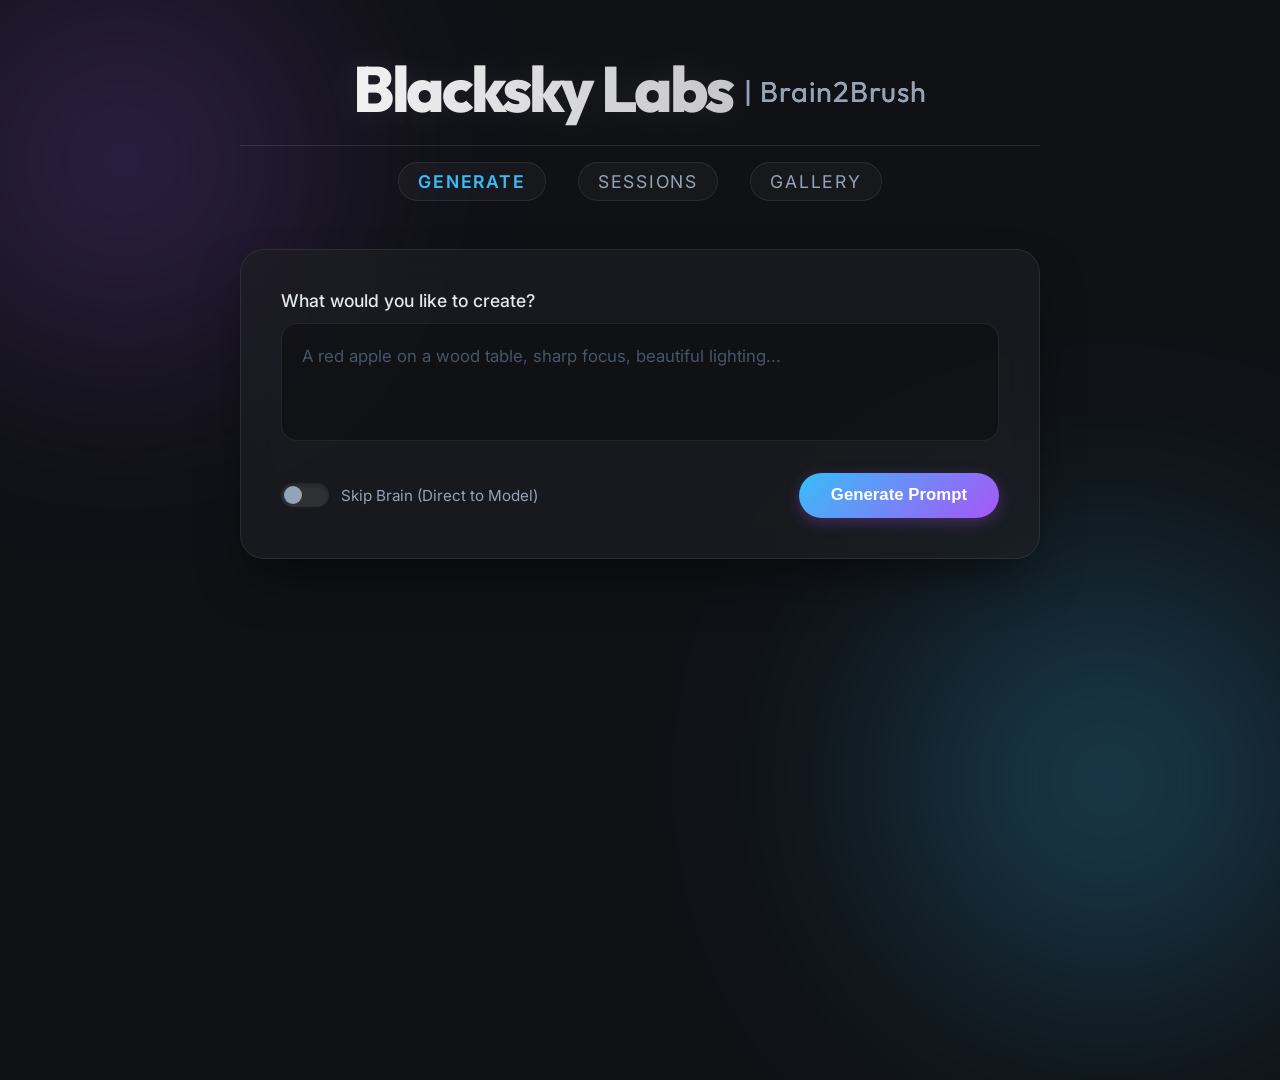
==== templates/index.html @ 9f7d984e "added daily limits on how many images generated" ====
<!DOCTYPE html>
<html lang="en">

<head>
    <meta charset="UTF-8">
    <meta name="viewport" content="width=device-width, initial-scale=1.0">
    <title>Symphony - AI Image Generator</title>
    <link rel="stylesheet" href="/static/style.css">
    <link href="https://fonts.googleapis.com/css2?family=Inter:wght@300;400;500;600;700&display=swap" rel="stylesheet">
    <link href="https://fonts.googleapis.com/css2?family=Outfit:wght@400;600;800&display=swap" rel="stylesheet">
    <style>
        /* Modal Styles */
        #image-modal {
            display: none;
            position: fixed;
            top: 0;
            left: 0;
            width: 100vw;
            height: 100vh;
            background: rgba(0, 0, 0, 0.85);
            z-index: 1000;
            align-items: center;
            justify-content: center;
            backdrop-filter: blur(5px);
            opacity: 0;
            transition: opacity 0.3s ease;
        }

        #image-modal.active {
            display: flex;
            opacity: 1;
        }

        #modal-content {
            position: relative;
            max-width: 90vw;
            max-height: 90vh;
            display: flex;
            flex-direction: column;
            align-items: center;
        }

        #modal-image {
            max-width: 100%;
            max-height: 90vh;
            border-radius: 8px;
            box-shadow: 0 10px 30px rgba(0, 0, 0, 0.5);
            object-fit: contain;
        }

        .modal-close {
            position: absolute;
            top: -40px;
            right: 0;
            color: white;
            font-size: 2rem;
            cursor: pointer;
            text-decoration: none;
            opacity: 0.7;
            transition: opacity 0.2s;
        }

        .modal-close:hover {
            opacity: 1;
        }

        /* Upsell Modal */
        #upsell-modal {
            display: none;
            position: fixed;
            top: 0;
            left: 0;
            width: 100vw;
            height: 100vh;
            background: rgba(0, 0, 0, 0.85);
            z-index: 2000;
            align-items: center;
            justify-content: center;
            backdrop-filter: blur(10px);
            opacity: 0;
            transition: opacity 0.3s ease;
        }

        #upsell-modal.active {
            display: flex;
            opacity: 1;
        }

        .upsell-content {
            background: rgba(20, 20, 30, 0.95);
            border: 1px solid var(--accent-glow);
            padding: 3rem;
            border-radius: 16px;
            max-width: 500px;
            text-align: center;
            box-shadow: 0 0 40px rgba(0, 200, 255, 0.2);
            position: relative;
            margin: 0 1rem;
        }

        .upsell-close {
            position: absolute;
            top: 15px;
            right: 20px;
            font-size: 1.5rem;
            color: var(--text-secondary);
            cursor: pointer;
            transition: color 0.2s;
        }

        .upsell-close:hover {
            color: white;
        }

        .pro-badge {
            display: inline-block;
            background: linear-gradient(135deg, var(--accent-glow), #b200ff);
            color: white;
            font-weight: bold;
            font-size: 0.8rem;
            padding: 0.3rem 0.8rem;
            border-radius: 20px;
            margin-bottom: 1.5rem;
            letter-spacing: 1px;
            text-transform: uppercase;
        }
    </style>
</head>

<body>
    <div class="background-blob blob-1"></div>
    <div class="background-blob blob-2"></div>

    <main class="container">
        <header>
            <h1 class="glow-text" style="display: flex; align-items: center; justify-content: center; gap: 0.75rem;">
                Blacksky Labs
                <span
                    style="font-size: 0.45em; font-weight: 400; color: var(--text-secondary); letter-spacing: 1px; margin-top: 0.3rem;">|
                    Brain2Brush</span>
            </h1>
            <div style="position: relative;">
                <div
                    style="display: flex; justify-content: center; gap: 2rem; margin-top: 1rem; border-top: 1px solid rgba(255,255,255,0.1); padding-top: 1rem;">
                    <a href="/" class="subtitle"
                        style="text-decoration: none; cursor: pointer; transition: all 0.3s ease; color: var(--accent-glow); font-weight: 600;">Generate</a>
                    <a href="/sessions" class="subtitle"
                        style="text-decoration: none; cursor: pointer; transition: all 0.3s ease;">Sessions</a>
                    <a href="/gallery" class="subtitle"
                        style="text-decoration: none; cursor: pointer; transition: all 0.3s ease;">Gallery</a>
                </div>
                <div id="generation-counter" class="hidden"
                    style="position: absolute; right: 0; top: 1rem; background: rgba(0, 0, 0, 0.4); padding: 0.4rem 1rem; border-radius: 20px; border: 1px solid var(--glass-border); display: flex; align-items: center; gap: 0.5rem; transition: all 0.3s ease;">
                    <svg xmlns="http://www.w3.org/2000/svg" width="14" height="14" viewBox="0 0 24 24" fill="none"
                        stroke="var(--accent-glow)" stroke-width="2" stroke-linecap="round" stroke-linejoin="round">
                        <polygon points="13 2 3 14 12 14 11 22 21 10 12 10 13 2"></polygon>
                    </svg>
                    <span id="generations-left"
                        style="font-family: 'Outfit', sans-serif; font-weight: 600; font-size: 0.9rem;">5/5 Left</span>
                </div>
            </div>
        </header>

        <section class="generator-panel glass-panel">
            <div id="session-header-container" class="hidden"
                style="margin-bottom: 1.5rem; text-align: center; border-bottom: 1px solid rgba(255,255,255,0.05); padding-bottom: 1rem;">
                <div
                    style="display: flex; align-items: center; justify-content: center; gap: 0.5rem; color: var(--text-secondary);">
                    <h2 id="current-session-name" contenteditable="true"
                        style="margin: 0; font-family: 'Outfit', sans-serif; font-size: 1.25rem; font-weight: 500; padding: 0.2rem 0.5rem; border-radius: 4px; border: 1px solid transparent; cursor: text; transition: all 0.2s;"
                        title="Click to rename session">Session Name</h2>
                    <svg xmlns="http://www.w3.org/2000/svg" width="14" height="14" viewBox="0 0 24 24" fill="none"
                        stroke="currentColor" stroke-width="2" stroke-linecap="round" stroke-linejoin="round"
                        style="opacity: 0.5;">
                        <path d="M12 20h9"></path>
                        <path d="M16.5 3.5a2.121 2.121 0 0 1 3 3L7 19l-4 1 1-4L16.5 3.5z"></path>
                    </svg>
                </div>
            </div>

            <form id="generate-form">
                <div class="input-group">
                    <label for="prompt-input">What would you like to create?</label>
                    <textarea id="prompt-input"
                        placeholder="A red apple on a wood table, sharp focus, beautiful lighting..." rows="3"
                        required></textarea>
                </div>

                <div class="input-group hidden" id="prompt-review-panel">
                    <label for="elaborated-prompt">AI Elaborated Prompt (Edit before generation)</label>
                    <textarea id="elaborated-prompt" rows="5" class="review-textarea"></textarea>

                    <div style="margin-top: 1.5rem;">
                        <label>Image Size</label>
                        <div class="radio-group" id="size-select-group">
                            <label class="radio-option">
                                <input type="radio" name="size" value="512" checked>
                                <span class="radio-label">Small (512x512)</span>
                            </label>
                            <label class="radio-option">
                                <input type="radio" name="size" value="768" class="freemium-restricted">
                                <span class="radio-label">Medium (768x768) <span
                                        style="font-size: 0.7em; opacity: 0.5;">PRO</span></span>
                            </label>
                            <label class="radio-option">
                                <input type="radio" name="size" value="1024" class="freemium-restricted">
                                <span class="radio-label">Large (1024x1024) <span
                                        style="font-size: 0.7em; opacity: 0.5;">PRO</span></span>
                            </label>
                        </div>
                    </div>

                    <div class="review-actions hidden" id="review-spacer">
                    </div>
                </div>

                <div class="input-group hidden" id="reference-panel">
                    <div style="display: flex; justify-content: space-between; align-items: center;">
                        <label style="margin: 0;">Reference Image Guidance</label>
                        <button type="button" id="clear-reference-btn" class="secondary-btn"
                            style="padding: 0.3rem 0.8rem; min-width: auto; font-size: 0.85rem;">Clear</button>
                    </div>
                    <div
                        style="display: flex; gap: 1.5rem; margin-top: 0.5rem; align-items: center; background: rgba(0, 0, 0, 0.2); padding: 1rem; border-radius: 8px; border: 1px solid var(--glass-border);">
                        <img id="reference-thumbnail" src=""
                            style="width: 80px; height: 80px; object-fit: cover; border-radius: 6px; border: 1px solid var(--accent-glow);">
                        <div style="flex: 1; display: flex; flex-direction: column; gap: 0.5rem;">
                            <div style="display: flex; justify-content: space-between;">
                                <label for="image-strength-slider" style="margin: 0; font-size: 0.9rem;">Image Strength
                                    (Structure vs Creativity)</label>
                                <span id="image-strength-value"
                                    style="font-size: 0.9rem; font-weight: 600; color: var(--accent-glow);">0.4</span>
                            </div>
                            <input type="range" id="image-strength-slider" min="0" max="1" step="0.05" value="0.4"
                                style="width: 100%; accent-color: var(--accent-glow);">
                            <p style="font-size: 0.75rem; color: var(--text-secondary); margin: 0;">Lower = More
                                freedom. Higher = Resembles image closer.</p>
                        </div>
                    </div>
                </div>

                <div class="controls-row">
                    <label class="toggle-switch">
                        <input type="checkbox" id="skip-brain">
                        <span class="slider"></span>
                        <span class="toggle-label">Skip Brain (Direct to Model)</span>
                    </label>
                    <div style="display: flex; gap: 1rem; flex: 1; justify-content: flex-end;">
                        <button type="button" id="reroll-btn" class="secondary-btn hidden">
                            <span class="btn-text">Re-roll Prompt</span>
                            <span class="btn-loader hidden"></span>
                        </button>
                        <button type="submit" id="generate-btn" class="primary-btn">
                            <span class="btn-text">Generate Prompt</span>
                            <span class="btn-loader hidden"></span>
                        </button>
                        <button type="button" id="new-prompt-btn" class="secondary-btn hidden"
                            style="margin-left: 1rem;">
                            <span class="btn-text">New Prompt</span>
                        </button>
                    </div>
                </div>
            </form>
        </section>

        <section class="result-panel glass-panel hidden" id="result-container">
            <div class="prompt-details hidden" id="prompt-details" style="border-top: none; padding-top: 0;">
                <div
                    style="display: flex; justify-content: space-between; align-items: flex-end; margin-bottom: 0.75rem;">
                    <h3 style="margin-bottom: 0;">Expanded Prompt</h3>
                    <h3 style="margin-bottom: 0;">Time: <span id="final-time-text"
                            style="color: var(--accent-glow);">0.0s</span></h3>
                </div>
                <p id="expanded-prompt-text"></p>
            </div>

            <div id="image-queue" style="display: flex; flex-direction: column; gap: 1.5rem; margin-top: 1.5rem;">
                <!-- New images will be prepended here as wrappers -->
            </div>
        </section>
    </main>

    <!-- Fullscreen Image Modal -->
    <div id="image-modal">
        <div id="modal-content">
            <span class="modal-close" onclick="closeModal()">&times;</span>
            <img id="modal-image" src="" alt="Full Screen User Generation">
        </div>
    </div>

    <!-- Upsell Modal -->
    <div id="upsell-modal">
        <div class="upsell-content">
            <span class="upsell-close" onclick="closeUpsellModal()">&times;</span>
            <div class="pro-badge">Pro Access</div>
            <h2 style="font-family: 'Outfit', sans-serif; margin-bottom: 1rem; font-size: 2rem;">Unlock Pro Features
            </h2>
            <p style="color: var(--text-secondary); margin-bottom: 2rem; line-height: 1.6;">
                Generating Medium and Large images, accessing Image-to-Image iteration, and managing gallery sessions
                requires an active Pro account.
            </p>
            <a href="mailto:info@blackskymedia.org?subject=Symphony%20Pro%20Access%20Request" class="primary-btn"
                style="text-decoration: none; display: inline-flex; justify-content: center; width: 100%;">
                Request Pro Access
            </a>
            <p style="color: var(--text-secondary); margin-top: 1.5rem; font-size: 0.8rem; opacity: 0.7;">
                Currently in private beta.
            </p>
        </div>
    </div>

    <script src="/static/app.js"></script>
</body>

</html>
---- static/style.css ----
:root {
    --bg-color: #0f1115;
    --text-primary: #f8fafc;
    --text-secondary: #94a3b8;
    --accent-glow: #38bdf8;
    --accent-purple: #a855f7;
    --glass-bg: rgba(255, 255, 255, 0.03);
    --glass-border: rgba(255, 255, 255, 0.08);
    --panel-shadow: 0 25px 50px -12px rgba(0, 0, 0, 0.5);
    --transition-smooth: all 0.4s cubic-bezier(0.4, 0, 0.2, 1);
}

* {
    box-sizing: border-box;
    margin: 0;
    padding: 0;
}

body {
    font-family: 'Inter', sans-serif;
    background-color: var(--bg-color);
    color: var(--text-primary);
    min-height: 100vh;
    display: flex;
    justify-content: center;
    align-items: flex-start;
    padding: 3rem 1rem;
    overflow-x: hidden;
    position: relative;
}

/* Dynamic Background Blobs */
.background-blob {
    position: absolute;
    filter: blur(120px);
    z-index: -1;
    opacity: 0.4;
    animation: float 20s ease-in-out infinite;
}

.blob-1 {
    width: 500px;
    height: 500px;
    background: radial-gradient(circle, var(--accent-purple) 0%, transparent 70%);
    top: -10%;
    left: -10%;
}

.blob-2 {
    width: 600px;
    height: 600px;
    background: radial-gradient(circle, var(--accent-glow) 0%, transparent 70%);
    bottom: -20%;
    right: -10%;
    animation-delay: -10s;
}

@keyframes float {

    0%,
    100% {
        transform: translate(0, 0) scale(1);
    }

    33% {
        transform: translate(30px, -50px) scale(1.1);
    }

    66% {
        transform: translate(-20px, 20px) scale(0.9);
    }
}

.container {
    width: 100%;
    max-width: 800px;
    display: flex;
    flex-direction: column;
    gap: 2rem;
    z-index: 1;
}

header {
    text-align: center;
    margin-bottom: 1rem;
}

h1.glow-text {
    font-family: 'Outfit', sans-serif;
    font-size: 4rem;
    font-weight: 800;
    margin-bottom: 0.5rem;
    background: linear-gradient(to right, #fff, #a1a1aa);
    -webkit-background-clip: text;
    background-clip: text;
    color: transparent;
    letter-spacing: -0.05em;
    text-shadow: 0 0 40px rgba(255, 255, 255, 0.1);
}

.subtitle {
    display: inline-block;
    color: var(--text-secondary);
    font-size: 1.1rem;
    letter-spacing: 0.1em;
    text-transform: uppercase;
    border: 1px solid var(--glass-border);
    padding: 0.5rem 1.2rem;
    border-radius: 999px;
    background: var(--glass-bg);
}

/* Glassmorphism Panels */
.glass-panel {
    background: rgba(30, 32, 38, 0.6);
    backdrop-filter: blur(16px);
    -webkit-backdrop-filter: blur(16px);
    border: 1px solid var(--glass-border);
    border-radius: 24px;
    padding: 2.5rem;
    box-shadow: var(--panel-shadow);
    transition: var(--transition-smooth);
}

.glass-panel:hover {
    border-color: rgba(255, 255, 255, 0.15);
    box-shadow: 0 30px 60px -15px rgba(0, 0, 0, 0.7);
}

/* Inputs & Form */
.input-group {
    display: flex;
    flex-direction: column;
    gap: 0.75rem;
    margin-bottom: 2rem;
}

.input-group label {
    font-weight: 500;
    color: #e2e8f0;
    font-size: 1.1rem;
}

textarea {
    width: 100%;
    background: rgba(0, 0, 0, 0.3);
    border: 1px solid var(--glass-border);
    border-radius: 16px;
    padding: 1.25rem;
    color: #fff;
    font-family: inherit;
    font-size: 1.05rem;
    resize: none;
    transition: var(--transition-smooth);
    line-height: 1.5;
}

textarea:focus {
    outline: none;
    border-color: var(--accent-glow);
    background: rgba(0, 0, 0, 0.5);
    box-shadow: 0 0 0 4px rgba(56, 189, 248, 0.1);
}

textarea::placeholder {
    color: #475569;
}

/* Drop Zone Styles */
.drop-zone {
    width: 100%;
    min-height: 120px;
    padding: 1.5rem;
    display: flex;
    align-items: center;
    justify-content: center;
    text-align: center;
    font-weight: 500;
    font-size: 1rem;
    cursor: pointer;
    color: var(--text-secondary);
    border: 2px dashed rgba(255, 255, 255, 0.2);
    border-radius: 16px;
    background: rgba(0, 0, 0, 0.2);
    transition: var(--transition-smooth);
    position: relative;
    overflow: hidden;
}

.drop-zone--over {
    border-style: solid;
    border-color: var(--accent-glow);
    background: rgba(56, 189, 248, 0.05);
}

.drop-zone__input {
    display: none;
}

.drop-zone__preview {
    position: absolute;
    top: 0;
    left: 0;
    width: 100%;
    height: 100%;
    background: rgba(0, 0, 0, 0.8);
    display: flex;
    align-items: center;
    justify-content: center;
}

.drop-zone__preview img {
    max-width: 100%;
    max-height: 100%;
    object-fit: contain;
    border-radius: 16px;
}

.remove-btn {
    position: absolute;
    top: 10px;
    right: 10px;
    width: 30px;
    height: 30px;
    border-radius: 50%;
    border: none;
    background: rgba(255, 0, 0, 0.7);
    color: white;
    font-size: 1.5rem;
    line-height: 1;
    cursor: pointer;
    transition: var(--transition-smooth);
    display: flex;
    align-items: center;
    justify-content: center;
}

.remove-btn:hover {
    background: rgba(255, 0, 0, 0.9);
    transform: scale(1.1);
}

/* Slider Styles */
.strength-header {
    display: flex;
    justify-content: space-between;
    align-items: center;
    margin-bottom: 0.5rem;
}

#strength-val {
    color: var(--accent-glow);
    font-weight: 600;
}

.custom-slider {
    -webkit-appearance: none;
    appearance: none;
    width: 100%;
    height: 6px;
    background: rgba(255, 255, 255, 0.1);
    border-radius: 5px;
    outline: none;
}

.custom-slider::-webkit-slider-thumb {
    -webkit-appearance: none;
    appearance: none;
    width: 20px;
    height: 20px;
    border-radius: 50%;
    background: var(--accent-glow);
    cursor: pointer;
    transition: var(--transition-smooth);
}

.custom-slider::-webkit-slider-thumb:hover {
    transform: scale(1.2);
}

/* Radio Group */
.radio-group {
    display: flex;
    gap: 0.5rem;
    background: rgba(0, 0, 0, 0.2);
    padding: 0.5rem;
    border-radius: 999px;
    border: 1px solid var(--glass-border);
}

.radio-option {
    flex: 1;
    position: relative;
    cursor: pointer;
}

.radio-option input[type="radio"] {
    display: none;
}

.radio-label {
    display: flex;
    justify-content: center;
    align-items: center;
    padding: 0.6rem 1rem;
    border-radius: 999px;
    font-size: 0.95rem;
    font-weight: 500;
    color: var(--text-secondary);
    transition: var(--transition-smooth);
    background: transparent;
    text-align: center;
}

.radio-option input[type="radio"]:checked+.radio-label {
    background: var(--glass-bg);
    color: var(--text-primary);
    box-shadow: 0 4px 15px rgba(56, 189, 248, 0.2);
    border: 1px solid var(--accent-glow);
}

.radio-option:hover .radio-label {
    color: var(--text-primary);
}

/* Controls Row */
.controls-row {
    display: flex;
    justify-content: space-between;
    align-items: center;
}

/* Toggle Switch */
.toggle-switch {
    display: flex;
    align-items: center;
    cursor: pointer;
    gap: 0.75rem;
}

.toggle-switch input {
    display: none;
}

.slider {
    position: relative;
    width: 48px;
    height: 24px;
    background-color: rgba(255, 255, 255, 0.1);
    border-radius: 24px;
    transition: var(--transition-smooth);
    box-shadow: inset 0 2px 4px rgba(0, 0, 0, 0.3);
}

.slider:before {
    content: "";
    position: absolute;
    height: 18px;
    width: 18px;
    left: 3px;
    bottom: 3px;
    background-color: var(--text-secondary);
    border-radius: 50%;
    transition: .3s cubic-bezier(0.4, 0.0, 0.2, 1);
}

input:checked+.slider {
    background-color: var(--accent-purple);
}

input:checked+.slider:before {
    transform: translateX(24px);
    background-color: #fff;
}

.toggle-label {
    font-size: 0.95rem;
    color: var(--text-secondary);
    transition: color 0.3s ease;
}

input:checked~.toggle-label {
    color: var(--text-primary);
}

/* Primary Button */
.primary-btn {
    background: linear-gradient(135deg, var(--accent-glow), var(--accent-purple));
    color: white;
    border: none;
    border-radius: 999px;
    padding: 0.8rem 2rem;
    font-size: 1.05rem;
    font-weight: 600;
    cursor: pointer;
    position: relative;
    overflow: hidden;
    transition: var(--transition-smooth);
    box-shadow: 0 4px 15px rgba(168, 85, 247, 0.3);
    display: flex;
    justify-content: center;
    align-items: center;
    min-width: 180px;
}

.primary-btn:hover {
    transform: translateY(-2px);
    box-shadow: 0 8px 25px rgba(168, 85, 247, 0.4);
    background: linear-gradient(135deg, #7dd3fc, #c084fc);
}

.primary-btn:active {
    transform: translateY(1px);
}

.primary-btn:disabled {
    opacity: 0.7;
    cursor: not-allowed;
    transform: none;
}

/* Secondary Button */
.secondary-btn {
    background: rgba(255, 255, 255, 0.05);
    color: var(--text-primary);
    border: 1px solid var(--glass-border);
    border-radius: 999px;
    padding: 0.8rem 2rem;
    font-size: 1.05rem;
    font-weight: 500;
    cursor: pointer;
    position: relative;
    overflow: hidden;
    transition: var(--transition-smooth);
    display: flex;
    justify-content: center;
    align-items: center;
    min-width: 150px;
}

.secondary-btn:hover {
    background: rgba(255, 255, 255, 0.1);
    border-color: rgba(255, 255, 255, 0.2);
    transform: translateY(-2px);
}

.secondary-btn:active {
    transform: translateY(1px);
}

.secondary-btn:disabled {
    opacity: 0.5;
    cursor: not-allowed;
    transform: none;
}

/* Action Icon Button (like Download) */
.action-btn {
    display: inline-flex;
    align-items: center;
    justify-content: center;
    background: rgba(255, 255, 255, 0.1);
    color: var(--text-primary);
    border: 1px solid rgba(255, 255, 255, 0.2);
    border-radius: 8px;
    padding: 0.6rem 1rem;
    transition: all 0.2s ease;
    cursor: pointer;
    box-shadow: 0 2px 5px rgba(0, 0, 0, 0.2);
}

.action-btn:hover {
    background: rgba(255, 255, 255, 0.2);
    border-color: var(--accent-glow);
    color: #fff;
    transform: translateY(-2px);
    box-shadow: 0 4px 8px rgba(0, 0, 0, 0.3);
}

.action-btn:active {
    transform: translateY(1px);
}

.action-btn.selected-reference {
    background: rgba(168, 85, 247, 0.4);
    /* accentuate with purple */
    border-color: var(--accent-glow);
    color: #fff;
    box-shadow: 0 0 10px rgba(125, 211, 252, 0.5);
}

.action-btn.selected-reference svg {
    color: var(--accent-glow);
}

/* Loading State */
.btn-loader {
    width: 20px;
    height: 20px;
    border: 3px solid rgba(255, 255, 255, 0.3);
    border-radius: 50%;
    border-top-color: #fff;
    animation: spin 1s ease-in-out infinite;
    position: absolute;
}

/* Result Panel */
.result-panel {
    display: flex;
    flex-direction: column;
    gap: 1.5rem;
    opacity: 1;
    transform: translateY(0);
}

.result-panel.hidden {
    display: none;
    opacity: 0;
    transform: translateY(20px);
}

.image-wrapper {
    position: relative;
    width: 100%;
    border-radius: 16px;
    overflow: hidden;
    background: rgba(0, 0, 0, 0.5);
    min-height: 300px;
    display: flex;
    justify-content: center;
    align-items: center;
    border: 1px solid var(--glass-border);
}

#generated-image {
    width: 100%;
    height: auto;
    object-fit: contain;
    display: block;
    transition: opacity 0.5s ease;
}

#generated-image[src=""] {
    opacity: 0;
}

/* Loading Overlay for Image */
.image-overlay {
    position: absolute;
    inset: 0;
    background: rgba(15, 17, 21, 0.8);
    backdrop-filter: blur(8px);
    display: flex;
    flex-direction: column;
    justify-content: center;
    align-items: center;
    gap: 1.5rem;
    z-index: 10;
    transition: opacity 0.3s ease;
}

.image-overlay.hidden {
    opacity: 0;
    pointer-events: none;
}

.spinner {
    width: 50px;
    height: 50px;
    border: 4px solid var(--glass-border);
    border-right-color: var(--accent-glow);
    border-bottom-color: var(--accent-purple);
    border-radius: 50%;
    animation: spin 1.5s linear infinite;
}

.status-text {
    font-size: 1.1rem;
    font-weight: 500;
    color: var(--text-primary);
    background: linear-gradient(90deg, #fff, #a1a1aa, #fff);
    background-size: 200% auto;
    background-clip: text;
    -webkit-background-clip: text;
    -webkit-text-fill-color: transparent;
    animation: shine 2s linear infinite;
}

@keyframes spin {
    to {
        transform: rotate(360deg);
    }
}

@keyframes shine {
    to {
        background-position: 200% center;
    }
}

/* Prompt Details */
.prompt-details {
    padding-top: 1.5rem;
    border-top: 1px solid var(--glass-border);
}

.prompt-details h3 {
    font-size: 0.9rem;
    text-transform: uppercase;
    letter-spacing: 0.05em;
    color: var(--text-secondary);
    margin-bottom: 0.75rem;
}

#expanded-prompt-text {
    font-size: 0.95rem;
    line-height: 1.6;
    color: #e2e8f0;
    font-style: italic;
    background: rgba(0, 0, 0, 0.2);
    padding: 1rem;
    border-radius: 12px;
}

/* Utility */
.hidden {
    display: none !important;
}

/* Animations */
@keyframes fadeIn {
    from {
        opacity: 0;
        transform: translateY(10px);
    }

    to {
        opacity: 1;
        transform: translateY(0);
    }
}

.fade-in {
    animation: fadeIn 0.5s ease forwards;
}

/* Progress Bar */
.progress-container {
    width: 80%;
    height: 8px;
    background: rgba(255, 255, 255, 0.1);
    border-radius: 999px;
    overflow: hidden;
    margin-top: 1rem;
    box-shadow: inset 0 2px 4px rgba(0, 0, 0, 0.5);
    transition: opacity 0.3s ease;
}

.progress-bar {
    height: 100%;
    width: 0%;
    background: linear-gradient(90deg, var(--accent-glow), var(--accent-purple));
    border-radius: 999px;
    transition: width 0.3s ease;
    box-shadow: 0 0 10px rgba(168, 85, 247, 0.5);
}

/* Mobile Responsiveness */
@media (max-width: 600px) {
    body {
        padding: 1rem 0.5rem;
    }

    header h1.glow-text {
        font-size: 2.5rem;
        flex-direction: column;
        gap: 0.2rem !important;
    }

    header div {
        gap: 1rem !important;
    }

    .subtitle {
        font-size: 0.85rem;
        padding: 0.4rem 0.8rem;
    }

    .glass-panel {
        padding: 1rem;
        border-radius: 16px;
    }

    .radio-group {
        flex-direction: column;
        border-radius: 12px;
    }

    .radio-label {
        border-radius: 8px;
    }

    .controls-row {
        flex-direction: column;
        align-items: stretch;
        gap: 1.5rem;
    }

    .controls-row>div {
        flex-direction: column;
        width: 100%;
        gap: 1rem !important;
    }

    .primary-btn,
    .secondary-btn {
        width: 100%;
        margin-left: 0 !important;
    }

    .image-wrapper {
        min-height: 200px;
    }

    .prompt-details {
        padding-top: 1rem;
    }

    #reference-panel>div:last-child {
        flex-direction: column;
        align-items: flex-start;
    }
}
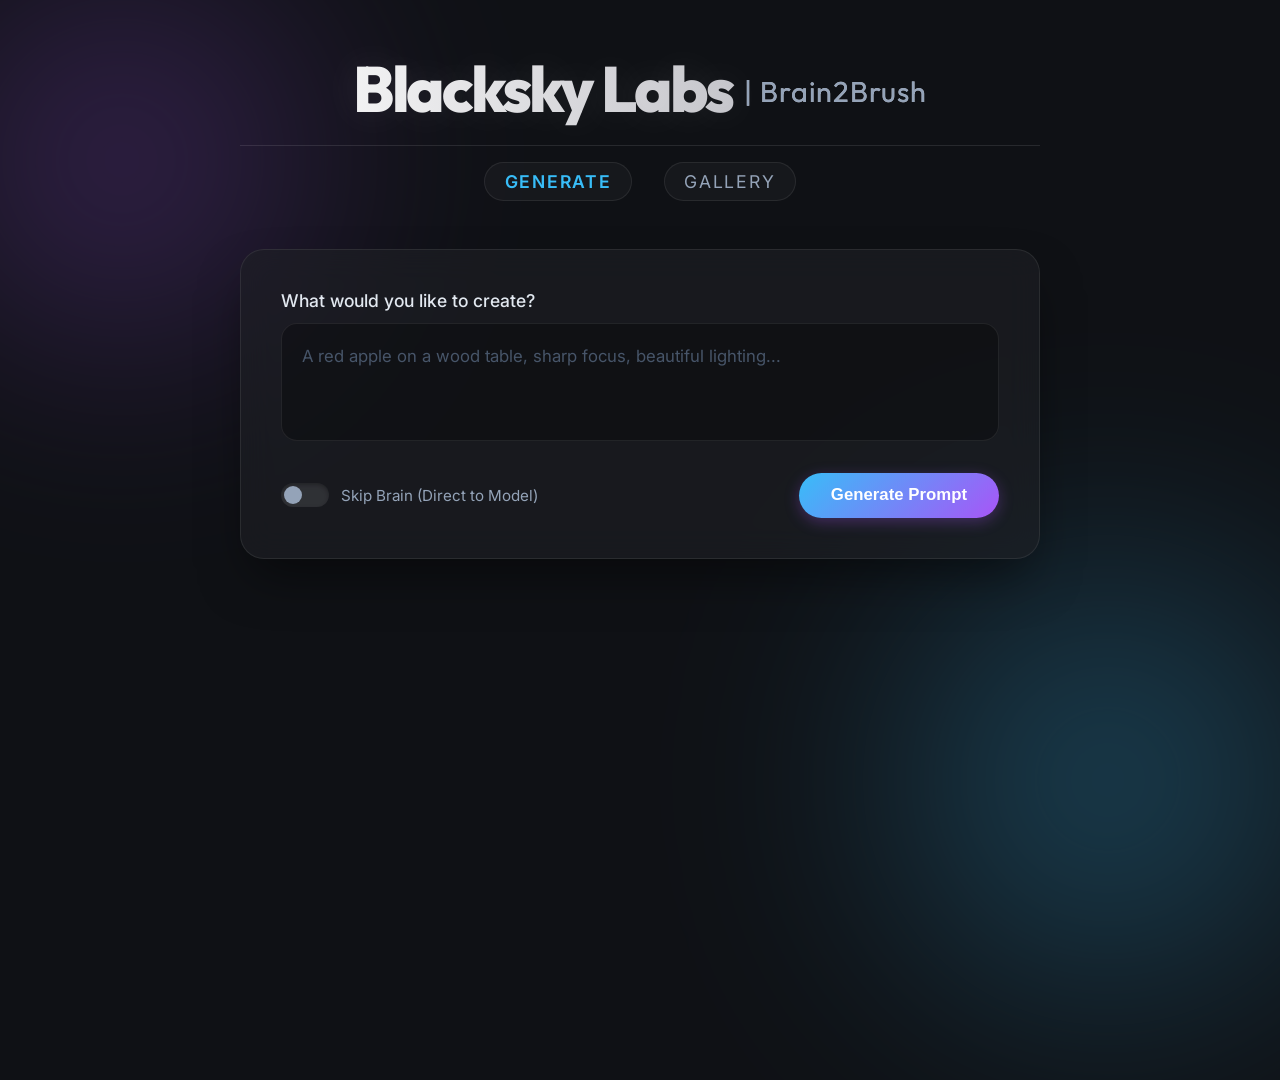
==== commit b16065ec: "session 05" ====
--- a/templates/index.html
+++ b/templates/index.html
@@ -5,7 +5,7 @@
     <meta charset="UTF-8">
     <meta name="viewport" content="width=device-width, initial-scale=1.0">
     <title>Symphony - AI Image Generator</title>
-    <link rel="stylesheet" href="/static/style.css">
+    <link rel="stylesheet" href="/static/style.css?v=2">
     <link href="https://fonts.googleapis.com/css2?family=Inter:wght@300;400;500;600;700&display=swap" rel="stylesheet">
     <link href="https://fonts.googleapis.com/css2?family=Outfit:wght@400;600;800&display=swap" rel="stylesheet">
     <style>
@@ -144,8 +144,8 @@
                     style="display: flex; justify-content: center; gap: 2rem; margin-top: 1rem; border-top: 1px solid rgba(255,255,255,0.1); padding-top: 1rem;">
                     <a href="/" class="subtitle"
                         style="text-decoration: none; cursor: pointer; transition: all 0.3s ease; color: var(--accent-glow); font-weight: 600;">Generate</a>
-                    <a href="/sessions" class="subtitle"
-                        style="text-decoration: none; cursor: pointer; transition: all 0.3s ease;">Sessions</a>
+                    <!-- <a href="/sessions" class="subtitle"
+                        style="text-decoration: none; cursor: pointer; transition: all 0.3s ease;">Sessions</a> -->
                     <a href="/gallery" class="subtitle"
                         style="text-decoration: none; cursor: pointer; transition: all 0.3s ease;">Gallery</a>
                 </div>
@@ -309,7 +309,7 @@
         </div>
     </div>
 
-    <script src="/static/app.js"></script>
+    <script src="/static/app.js?v=2"></script>
 </body>
 
 </html>
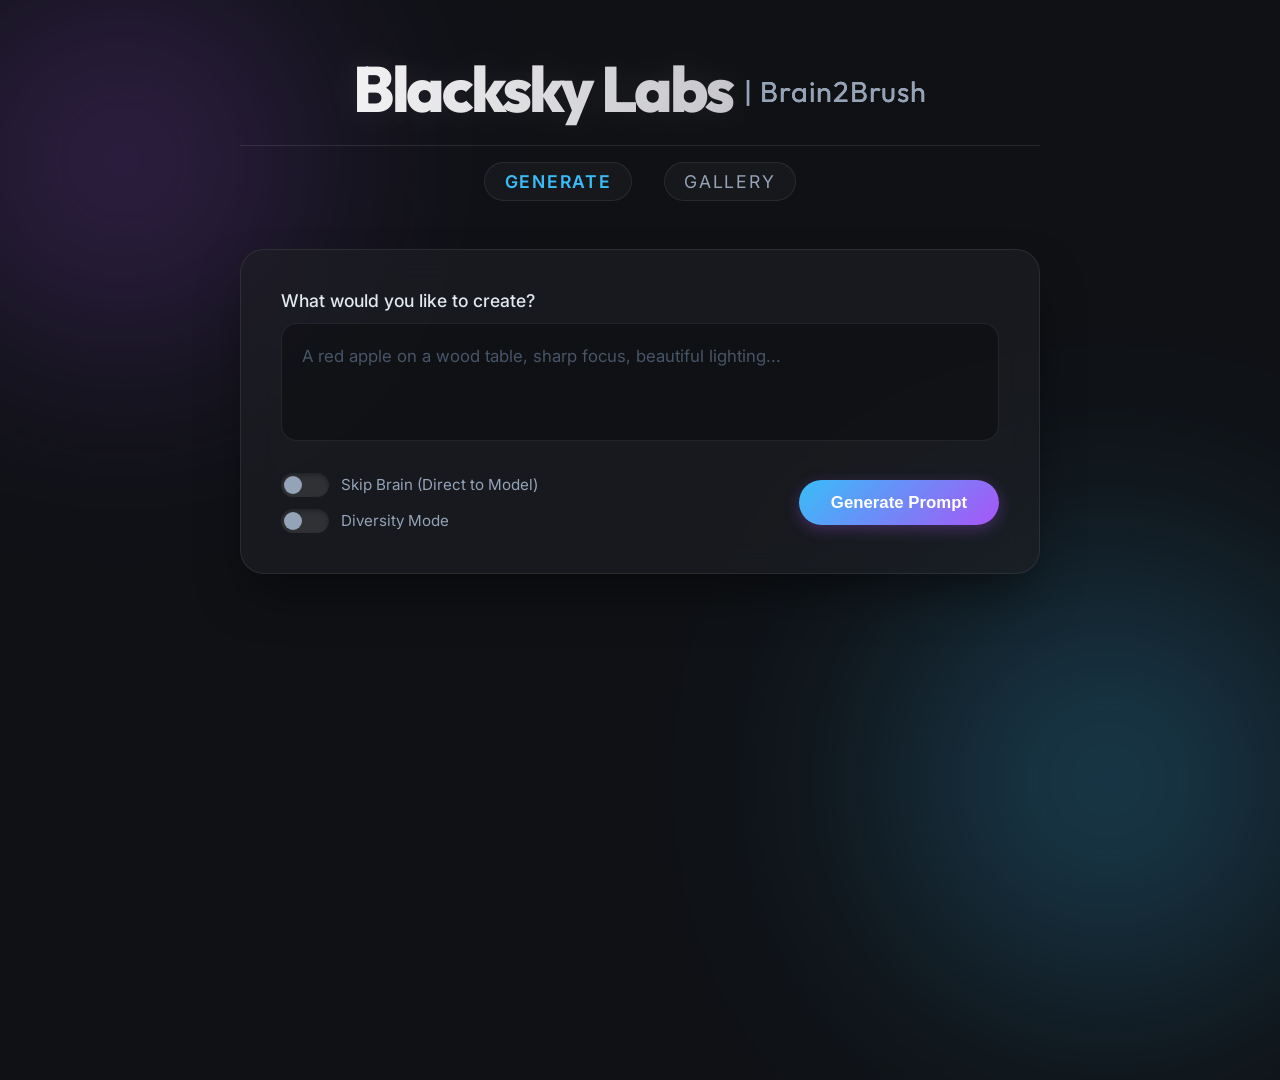
==== commit d8f81f47: "added diversity 01" ====
--- a/templates/index.html
+++ b/templates/index.html
@@ -148,6 +148,10 @@
                         style="text-decoration: none; cursor: pointer; transition: all 0.3s ease;">Sessions</a> -->
                     <a href="/gallery" class="subtitle"
                         style="text-decoration: none; cursor: pointer; transition: all 0.3s ease;">Gallery</a>
+                    <a href="/admin" class="subtitle admin-nav-link"
+                        style="text-decoration: none; cursor: pointer; transition: all 0.3s ease; display: none;">Admin</a>
+                    <a href="/login" id="auth-nav-link" class="subtitle"
+                        style="text-decoration: none; cursor: pointer; transition: all 0.3s ease; display: none;">Sign In</a>
                 </div>
                 <div id="generation-counter" class="hidden"
                     style="position: absolute; right: 0; top: 1rem; background: rgba(0, 0, 0, 0.4); padding: 0.4rem 1rem; border-radius: 20px; border: 1px solid var(--glass-border); display: flex; align-items: center; gap: 0.5rem; transition: all 0.3s ease;">
@@ -240,11 +244,18 @@
                 </div>
 
                 <div class="controls-row">
-                    <label class="toggle-switch">
-                        <input type="checkbox" id="skip-brain">
-                        <span class="slider"></span>
-                        <span class="toggle-label">Skip Brain (Direct to Model)</span>
-                    </label>
+                    <div style="display: flex; flex-direction: column; gap: 0.75rem;">
+                        <label class="toggle-switch">
+                            <input type="checkbox" id="skip-brain">
+                            <span class="slider"></span>
+                            <span class="toggle-label">Skip Brain (Direct to Model)</span>
+                        </label>
+                        <label class="toggle-switch">
+                            <input type="checkbox" id="diversity-toggle">
+                            <span class="slider"></span>
+                            <span class="toggle-label">Diversity Mode</span>
+                        </label>
+                    </div>
                     <div style="display: flex; gap: 1rem; flex: 1; justify-content: flex-end;">
                         <button type="button" id="reroll-btn" class="secondary-btn hidden">
                             <span class="btn-text">Re-roll Prompt</span>
@@ -292,23 +303,52 @@
     <div id="upsell-modal">
         <div class="upsell-content">
             <span class="upsell-close" onclick="closeUpsellModal()">&times;</span>
-            <div class="pro-badge">Pro Access</div>
-            <h2 style="font-family: 'Outfit', sans-serif; margin-bottom: 1rem; font-size: 2rem;">Unlock Pro Features
-            </h2>
+            <div class="pro-badge">Tokens Required</div>
+            <h2 style="font-family: 'Outfit', sans-serif; margin-bottom: 1rem; font-size: 2rem;">Unlock Full Power</h2>
             <p style="color: var(--text-secondary); margin-bottom: 2rem; line-height: 1.6;">
-                Generating Medium and Large images, accessing Image-to-Image iteration, and managing gallery sessions
-                requires an active Pro account.
+                Medium and Large images require tokens. Create an account to get started &mdash; tokens unlock all sizes and unlimited generations.
             </p>
-            <a href="mailto:info@blackskymedia.org?subject=Symphony%20Pro%20Access%20Request" class="primary-btn"
+            <a href="/register" class="primary-btn"
                 style="text-decoration: none; display: inline-flex; justify-content: center; width: 100%;">
-                Request Pro Access
+                Create Account
             </a>
-            <p style="color: var(--text-secondary); margin-top: 1.5rem; font-size: 0.8rem; opacity: 0.7;">
-                Currently in private beta.
+            <p style="text-align: center; margin-top: 1rem;">
+                <a href="/login" style="color: var(--accent-glow); text-decoration: none; font-size: 0.9rem;">Already have an account? Sign in</a>
             </p>
         </div>
     </div>
 
+    <script>
+        if (localStorage.getItem('admin_token')) {
+            document.querySelectorAll('.admin-nav-link').forEach(el => {
+                el.style.display = '';
+                el.href = '/admin?token=' + encodeURIComponent(localStorage.getItem('admin_token'));
+            });
+        }
+        // Auth nav
+        (async () => {
+            try {
+                const res = await fetch('/api/auth/me');
+                const data = await res.json();
+                const link = document.getElementById('auth-nav-link');
+                if (link) {
+                    if (data.authenticated) {
+                        link.textContent = data.user.display_name;
+                        link.href = '#';
+                        link.title = data.user.email + ' | ' + data.user.token_balance + ' tokens';
+                        link.onclick = async (e) => {
+                            e.preventDefault();
+                            if (confirm('Sign out?')) {
+                                await fetch('/api/auth/logout', { method: 'POST' });
+                                location.reload();
+                            }
+                        };
+                    }
+                    link.style.display = '';
+                }
+            } catch (e) {}
+        })();
+    </script>
     <script src="/static/app.js?v=2"></script>
 </body>
 
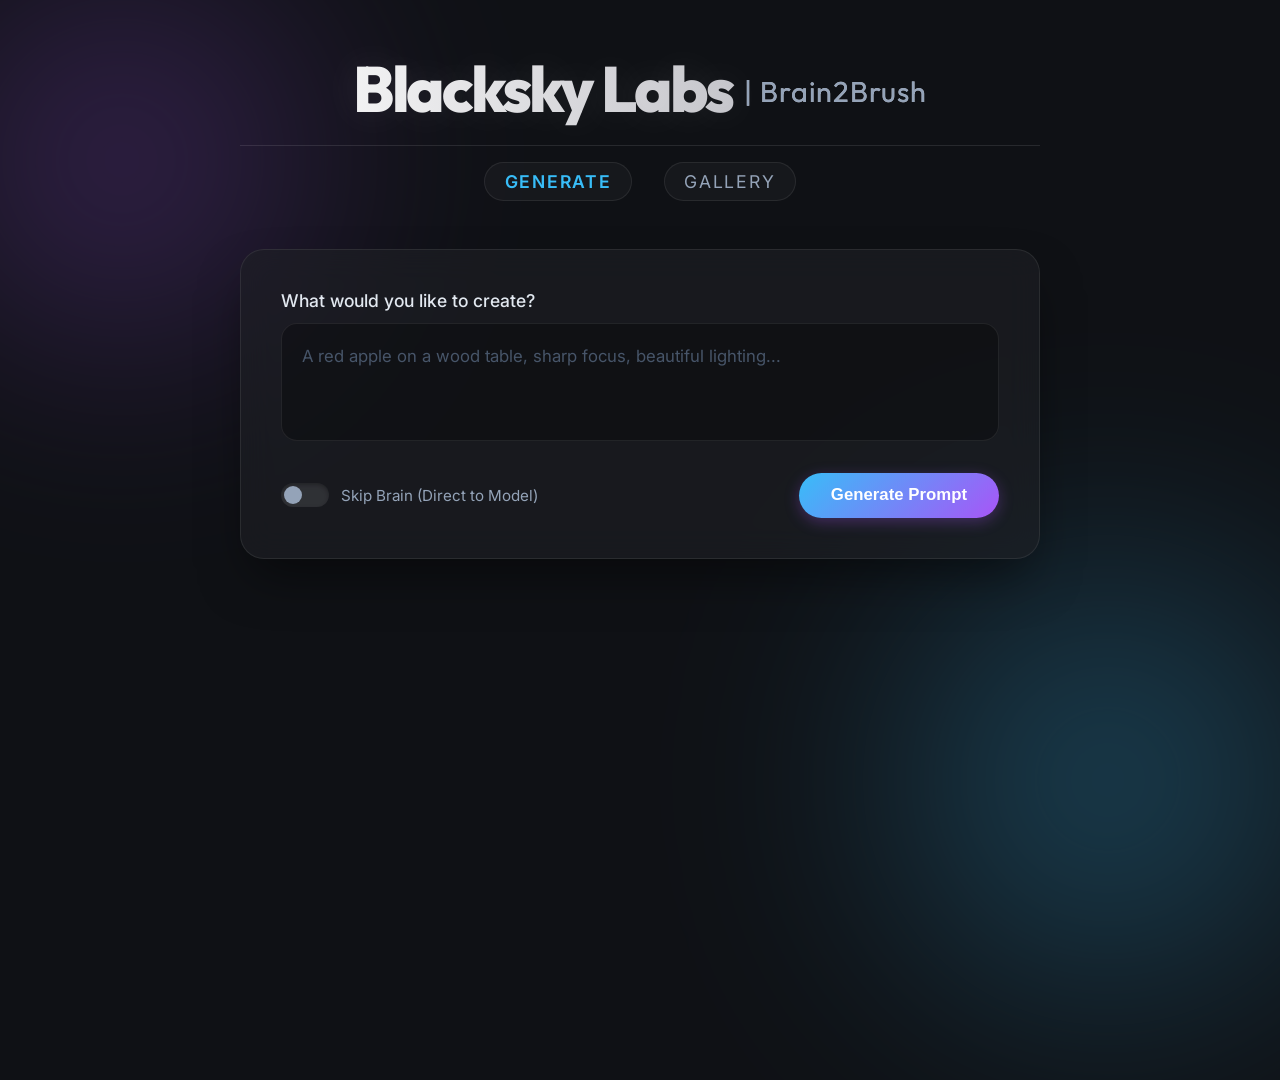
==== commit 0d13f95d: "added diversity 02" ====
--- a/templates/index.html
+++ b/templates/index.html
@@ -250,7 +250,7 @@
                             <span class="slider"></span>
                             <span class="toggle-label">Skip Brain (Direct to Model)</span>
                         </label>
-                        <label class="toggle-switch">
+                        <label class="toggle-switch" id="diversity-toggle-label" style="display: none;">
                             <input type="checkbox" id="diversity-toggle">
                             <span class="slider"></span>
                             <span class="toggle-label">Diversity Mode</span>
@@ -324,6 +324,8 @@
                 el.style.display = '';
                 el.href = '/admin?token=' + encodeURIComponent(localStorage.getItem('admin_token'));
             });
+            const dl = document.getElementById('diversity-toggle-label');
+            if (dl) dl.style.display = '';
         }
         // Auth nav
         (async () => {
